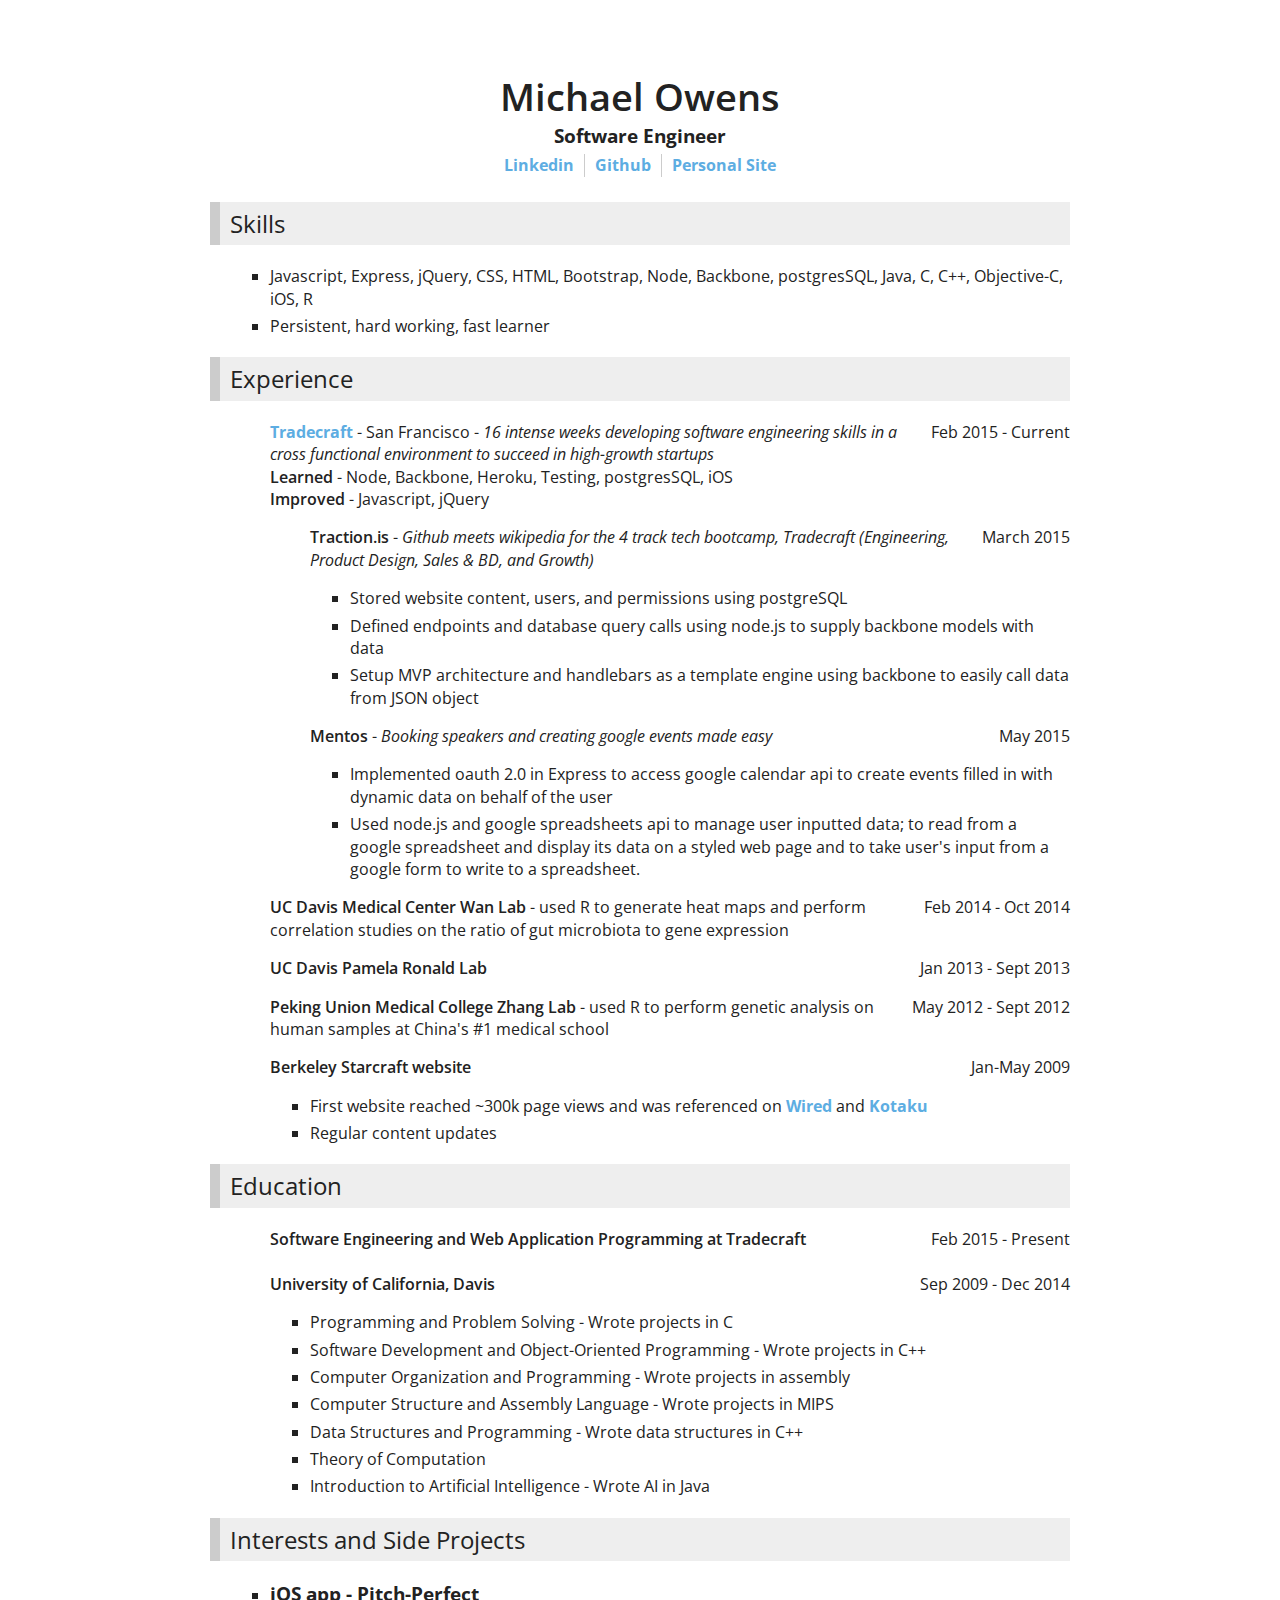
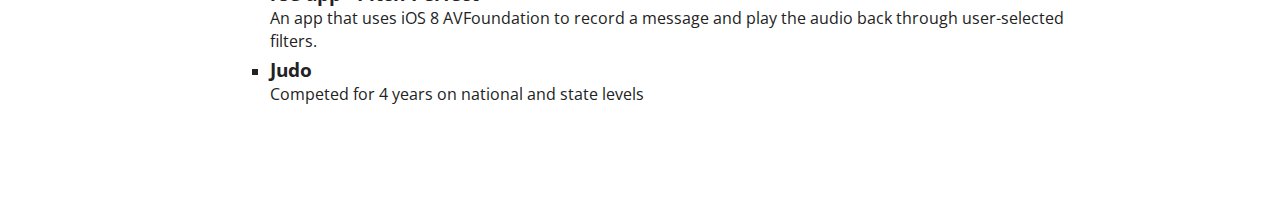
==== public/resume.html @ 29c09d04 "fixed objec typo" ====
<!DOCTYPE html>
<!--[if lt IE 7]>      <html class="no-js lt-ie9 lt-ie8 lt-ie7"> <![endif]-->
<!--[if IE 7]>         <html class="no-js lt-ie9 lt-ie8"> <![endif]-->
<!--[if IE 8]>         <html class="no-js lt-ie9"> <![endif]-->
<!--[if gt IE 8]><!--> <html class="no-js"> <!--<![endif]-->
    <head>
        <meta charset="utf-8">
        <meta http-equiv="X-UA-Compatible" content="IE=edge,chrome=1">
        <title>Michael Owens Resume</title>
        <meta name="description" content="">
        <meta name="viewport" content="width=device-width">
        <link href='http://fonts.googleapis.com/css?family=Open+Sans:400,300,600,700,800' rel='stylesheet' type='text/css'>
        <!-- Place favicon.ico and apple-touch-icon.png in the root directory -->

        <link rel="stylesheet" href="/css/normalize_resume.css">
        <link rel="stylesheet" href="/css/resume.css">
        <script src="js/vendor/modernizr-2.6.2.min.js"></script>
    </head>
    <body>
        <!--[if lt IE 7]>
            <p class="chromeframe">You are using an <strong>outdated</strong> browser. Please <a href="http://browsehappy.com/">upgrade your browser</a> or <a href="http://www.google.com/chromeframe/?redirect=true">activate Google Chrome Frame</a> to improve your experience.</p>
        <![endif]-->

        <!-- Add your site or application content here -->
        <div class="content">
            <header>
                <h1>Michael Owens</h1>
                <h3>Software Engineer</h3>
                <ul class="mini-links">
                    <li><a href="https://www.linkedin.com/in/1michaelowens" target="_blank">Linkedin</a></li><li>
                    <a href="https://github.com/MichaelArnoldOwens/" target="_blank">Github</a></li><li>
                    <a href="http://codingadream.com">Personal Site</a></li>
                </ul>
            </header>
            <section>
<!-- #summary -->
                <!-- <h2>Summary</h2>
                <p>
                    <dd>Curious developer seeking hard, enlightening challenges in a quest to further understand the dynamics and people of our world.</dd>
                </p> -->
                
<!-- #skills -->
                <h2>Skills</h2>
                    <div class="indent">
                        <ul>
                            <li>
                                Javascript, Express, jQuery, CSS, HTML, Bootstrap, Node, Backbone, postgresSQL, Java, C, C++, Objective-C, iOS, R
                            </li>
                            <li>Persistent, hard working, fast learner</li>
                        </ul>
                    </div>

<!--Projects-->
               <!--  <h2>Projects</h2>
                <div class="indent">
                    <ul>
                            
                            <span class="date">March 2015</span>
                            <b>Traction.is</b> - <i>Github meets wikipedia for the 4 track tech bootcamp, Tradecraft (Engineering, Product Design, Sales & BD, and Growth)</i>
                            <ul>
                                <li>
                                    Used postgresSQL to write the database which will store, not only different levels of website content, but also users and permissions.
                                </li>
                                <li>
                                    Used node.js to write the endpoints and make database query calls to the database to supply backbone models with data.
                                </li>
                                <li>
                                    Used backbone to setup MVC architecture and handlebars as a template engine to easily call data from JSON object.
                                </li>
                            </ul>
                            
                        
                            <span class="date">May 2015</span>
                            <b>Mentos</b> - <i>Booking speakers and creating google events made easy</i>
                            <ul>
                                <li>Implemented oauth 2.0 in Express to access google calendar api to create events filled in with dynamic data on behalf of the user</li>
                                <li>Used node.js and google spreadsheets api to manage user inputted data; to read from a google spreadsheet and display its data on a styled web page and to take user's input from a google form to write to a spreadsheet.</li>
                            </ul>
                        
                        
                            <span class="date">Jan-May 2009</span>
                            <b>Berkeley Starcraft website</b>
                            <ul>
                                <li>First website reached ~300k page views and was referenced on <a href="http://www.wired.com/2009/01/uc-berkeley-int/" target="_blank">Wired</a> and <a href="http://kotaku.com/5141355/competitive-starcraft-gets-uc-berkeley-class" target="_blank">Kotaku</a></li>
                                <li>Regular content updates</li>
                            </ul>
                        </li>
                    </ul>
                </div> -->

             


                <h2>Experience</h2>
                <div class="indent">
                    <p class="indent">
                        <ul>
                        <span class="date">Feb 2015 - Current</span>
                        <b><a href="http://tradecrafted.com">Tradecraft</a></b> - San Francisco - <i>16 intense weeks developing software engineering skills in a cross functional environment to succeed in high-growth startups</i><br>
                    
                        <b>Learned</b> - Node, Backbone, Heroku, Testing, postgresSQL, iOS<br>
                        <b>Improved</b> - Javascript, jQuery<br>
                        <ul>
                            <span class="date">March 2015</span>
                            <b>Traction.is</b> - <i>Github meets wikipedia for the 4 track tech bootcamp, Tradecraft (Engineering, Product Design, Sales & BD, and Growth)</i>
                            <ul>
                                <li>
                                    Stored website content, users, and permissions using postgreSQL
                                </li>
                                <li>
                                    Defined endpoints and database query calls using node.js to supply backbone models with data
                                </li>
                                <li>
                                    Setup MVP architecture and handlebars as a template engine using backbone to easily call data from JSON object
                                </li>
                            </ul>
                            
                            <span class="date">May 2015</span>
                            <b>Mentos</b> - <i>Booking speakers and creating google events made easy</i>
                            <ul>
                                <li>Implemented oauth 2.0 in Express to access google calendar api to create events filled in with dynamic data on behalf of the user</li>
                                <li>Used node.js and google spreadsheets api to manage user inputted data; to read from a google spreadsheet and display its data on a styled web page and to take user's input from a google form to write to a spreadsheet.</li>
                            </ul>
                        </li>
                        </ul>
                    </p>
                    <p>
                        <span class="date">Feb 2014 - Oct 2014</span>
                            <b>UC Davis Medical Center Wan Lab</b> - used R to generate heat maps and perform correlation studies on the ratio  of gut microbiota to gene expression</li><br>
                    </p>
                    <p>
                        <span class="date">Jan 2013 - Sept 2013</span>
                            <b>UC Davis Pamela Ronald Lab</b></li><br>
                    </p>

                    <span class="date">May 2012 - Sept 2012</span>
                                    <b>Peking Union Medical College Zhang Lab</b> - used R to perform genetic analysis on human samples at China's #1 medical school</li>

                    <p>
                    <span class="date">Jan-May 2009</span>
                            <b>Berkeley Starcraft website</b>
                            <ul>
                                <li>First website reached ~300k page views and was referenced on <a href="http://www.wired.com/2009/01/uc-berkeley-int/" target="_blank">Wired</a> and <a href="http://kotaku.com/5141355/competitive-starcraft-gets-uc-berkeley-class" target="_blank">Kotaku</a></li>
                                <li>Regular content updates</li>
                            </ul>
                    </p>

                </div>

<!-- #education -->
                <h2>Education</h2>
                <div class="indent">
                    <ul>
                            <span class="date">Feb 2015 - Present</span>
                            <b>Software Engineering and Web Application Programming at Tradecraft</b><br><br>

                             <span class="date">Sep 2009 - Dec 2014</span>
                            <b>University of California, Davis</b>
                            <ul>
                                <li>Programming and Problem Solving - Wrote projects in C</li>
                                <li>Software Development and Object-Oriented Programming - Wrote projects in C++</li>
                                <li>Computer Organization and Programming - Wrote projects in assembly</li>
                                <li>Computer Structure and Assembly Language - Wrote projects in MIPS</li>
                                <li>Data Structures and Programming - Wrote data structures in C++</li>
                                <li>Theory of Computation</li>
                                <li>Introduction to Artificial Intelligence - Wrote AI in Java</li>
                            </ul>
                        </li>
                    </ul>

<!--                         <h3>Internships</h3>
                            <ul>
                                <li><span class="date">Feb 2014 - Oct 2014</span>
                                    <b>UC Davis Medical Center Wan Lab</b> - used R to generate heat maps and perform correlation studies on the ratio  of gut microbiota to gene expression</li>
                                <li><span class="date">Jan 2013 - Sept 2013</span>
                                    <b>UC Davis Pamela Ronald Lab</b></li>
                                <li><span class="date">May 2012 - Sept 2012</span>
                                    <b>Peking Union Medical College Zhang Lab</b> - used R to perform genetic analysis on human samples at China's #1 medical school</li>
                            </ul> -->
                </div>
                

                <h2>Interests and Side Projects</h2>
                <div class="indent">
                    <ul>
                        <li>
                            <h3>iOS app - Pitch-Perfect</h3>
                            An app that uses iOS 8 AVFoundation to record a message and play the audio back through user-selected filters.
                        </li>
                        <li>
                            <h3>Judo</h3>Competed for 4 years on national and state levels
                        </li>
                    </ul>
                    <!-- <ul>
                        <h3>Current</h3>
                        <li>
                            Learning <a href="https://www.railstutorial.org/book" target="_blank">rails</a>
                        </li>
                        <li>
                            Hearthstone, League of Legends
                        </li>
                        <li>
                            Science fiction novels - Currently reading <u>The Martian</u>
                        </li>
                        <h3>Past</h3>
                        <li>
                            First website reached ~300k page views and was referenced on <a href="http://www.wired.com/2009/01/uc-berkeley-int/" target="_blank">Wired</a> and <a href="http://kotaku.com/5141355/competitive-starcraft-gets-uc-berkeley-class" target="_blank">Kotaku</a>
                        </li>
                        <li>
                            Judo - 4 years in competition - 1st Place San Jose Buddhist Judo Tournament 2014
                        </li>
                        
                    </ul> -->
                </div>
            </section>
        </div>
        
        

        <script src="//ajax.googleapis.com/ajax/libs/jquery/1.9.0/jquery.min.js"></script>
        <script>window.jQuery || document.write('<script src="js/vendor/jquery-1.9.1.min.js"><\/script>')</script>
        <script src="js/plugins.js"></script>
        <script src="js/main.js"></script>

    <!-- Google Analytics -->
    <script>
      (function(i,s,o,g,r,a,m){i['GoogleAnalyticsObject']=r;i[r]=i[r]||function(){
      (i[r].q=i[r].q||[]).push(arguments)},i[r].l=1*new Date();a=s.createElement(o),
      m=s.getElementsByTagName(o)[0];a.async=1;a.src=g;m.parentNode.insertBefore(a,m)
      })(window,document,'script','//www.google-analytics.com/analytics.js','ga');

      ga('create', 'UA-62171712-1', 'auto');
      ga('send', 'pageview');
    </script>

    </body>
</html>
---- css/resume.css ----
/*
 * HTML5 Boilerplate
 *
 * What follows is the result of much research on cross-browser styling.
 * Credit left inline and big thanks to Nicolas Gallagher, Jonathan Neal,
 * Kroc Camen, and the H5BP dev community and team.
 */

/* ==========================================================================
   Base styles: opinionated defaults
   ========================================================================== */

html,
button,
input,
select,
textarea {
    color: #222;
}

body {
    font-size: 1em;
    line-height: 1.4;
    font-family: 'Open Sans', sans-serif;
}

/*
 * Remove text-shadow in selection highlight: h5bp.com/i
 * These selection declarations have to be separate.
 * Customize the background color to match your design.
 */

::-moz-selection {
    background: #b3d4fc;
    text-shadow: none;
}

::selection {
    background: #b3d4fc;
    text-shadow: none;
}

/*
 * A better looking default horizontal rule
 */

hr {
    display: block;
    height: 1px;
    border: 0;
    border-top: 1px solid #ccc;
    margin: 1em 0;
    padding: 0;
}

/*
 * Remove the gap between images and the bottom of their containers: h5bp.com/i/440
 */

img {
    vertical-align: middle;
}

/*
 * Remove default fieldset styles.
 */

fieldset {
    border: 0;
    margin: 0;
    padding: 0;
}

/*
 * Allow only vertical resizing of textareas.
 */

textarea {
    resize: vertical;
}

/* ==========================================================================
   Chrome Frame prompt
   ========================================================================== */

.chromeframe {
    margin: 0.2em 0;
    background: #ccc;
    color: #000;
    padding: 0.2em 0;
}

/* ==========================================================================
   Author's custom styles
   ========================================================================== */

b {
    font-weight: 600;
}
.content {
    width: 860px;
    margin: 0 auto;
    background: white;
    padding: 70px 100px 90px 100px;


}
header {
    text-align: center;
}
header .mini-links {
    margin: 0px;
    padding: 0px;
}
header .mini-links li {
    display: inline-block;
    border-right: 1px solid #ccc;
}
header .mini-links li:last-child {
    border-right: none;
}
a {
    text-decoration: none;
    font-weight: bold;
    color: #5dade2;
}
header .mini-links a {
    padding: 0px 10px;
}
.content h1 {
    font-weight: 600;
    font-size: 38px;
    margin: 0;
}
.content h3 {
    margin: 0;
}
.content h4 {
    text-align: right;
    margin: 3px 0;
    font-weight: 400;
}
.content h2 {
    background: #eee;
    padding: 5px 10px ;
    border-left: 10px solid #ccc;
    font-weight: 400;
}
.content ul {
    list-style-type: square;
}
.content li {
    margin: 5px 0px;
}

.content .indent {
    padding-left: 20px;
}

.content .date {
    float: right;
}











/* ==========================================================================
   Helper classes
   ========================================================================== */

/*
 * Image replacement
 */

.ir {
    background-color: transparent;
    border: 0;
    overflow: hidden;
    /* IE 6/7 fallback */
    *text-indent: -9999px;
}

.ir:before {
    content: "";
    display: block;
    width: 0;
    height: 150%;
}

/*
 * Hide from both screenreaders and browsers: h5bp.com/u
 */

.hidden {
    display: none !important;
    visibility: hidden;
}

/*
 * Hide only visually, but have it available for screenreaders: h5bp.com/v
 */

.visuallyhidden {
    border: 0;
    clip: rect(0 0 0 0);
    height: 1px;
    margin: -1px;
    overflow: hidden;
    padding: 0;
    position: absolute;
    width: 1px;
}

/*
 * Extends the .visuallyhidden class to allow the element to be focusable
 * when navigated to via the keyboard: h5bp.com/p
 */

.visuallyhidden.focusable:active,
.visuallyhidden.focusable:focus {
    clip: auto;
    height: auto;
    margin: 0;
    overflow: visible;
    position: static;
    width: auto;
}

/*
 * Hide visually and from screenreaders, but maintain layout
 */

.invisible {
    visibility: hidden;
}

/*
 * Clearfix: contain floats
 *
 * For modern browsers
 * 1. The space content is one way to avoid an Opera bug when the
 *    `contenteditable` attribute is included anywhere else in the document.
 *    Otherwise it causes space to appear at the top and bottom of elements
 *    that receive the `clearfix` class.
 * 2. The use of `table` rather than `block` is only necessary if using
 *    `:before` to contain the top-margins of child elements.
 */

.clearfix:before,
.clearfix:after {
    content: " "; /* 1 */
    display: table; /* 2 */
}

.clearfix:after {
    clear: both;
}

/*
 * For IE 6/7 only
 * Include this rule to trigger hasLayout and contain floats.
 */

.clearfix {
    *zoom: 1;
}

/* ==========================================================================
   EXAMPLE Media Queries for Responsive Design.
   Theses examples override the primary ('mobile first') styles.
   Modify as content requires.
   ========================================================================== */

@media only screen and (min-width: 35em) {
    /* Style adjustments for viewports that meet the condition */
}

@media print,
       (-o-min-device-pixel-ratio: 5/4),
       (-webkit-min-device-pixel-ratio: 1.25),
       (min-resolution: 120dpi) {
    /* Style adjustments for high resolution devices */
}

/* ==========================================================================
   Print styles.
   Inlined to avoid required HTTP connection: h5bp.com/r
   ========================================================================== */


@media print {
    * {
        background: transparent !important;
        color: #000 !important; /* Black prints faster: h5bp.com/s */
        box-shadow: none !important;
        text-shadow: none !important;
    }

    a,
    a:visited {
        text-decoration: underline;
    }

    a[href]:after {
        content: " (" attr(href) ")";
    }

    abbr[title]:after {
        content: " (" attr(title) ")";
    }

    /*
     * Don't show links for images, or javascript/internal links
     */
    .content h2 {
        border: 0px;
    }
    .content {
        padding-top: 0px;
        padding-bottom: 0px;
    }
    .ir a:after,
    a[href^="javascript:"]:after,
    a[href^="#"]:after {
        content: "";
    }

    pre,
    blockquote {
        border: 1px solid #999;
        page-break-inside: avoid;
    }

    thead {
        display: table-header-group; /* h5bp.com/t */
    }

    tr,
    img {
        page-break-inside: avoid;
    }

    img {
        max-width: 100% !important;
    }

    @page {
        margin: 0.5cm;
    }

    p,
    h2,
    h3 {
        orphans: 3;
        widows: 3;
    }

    h2,
    h3 {
        page-break-after: avoid;
    }
}
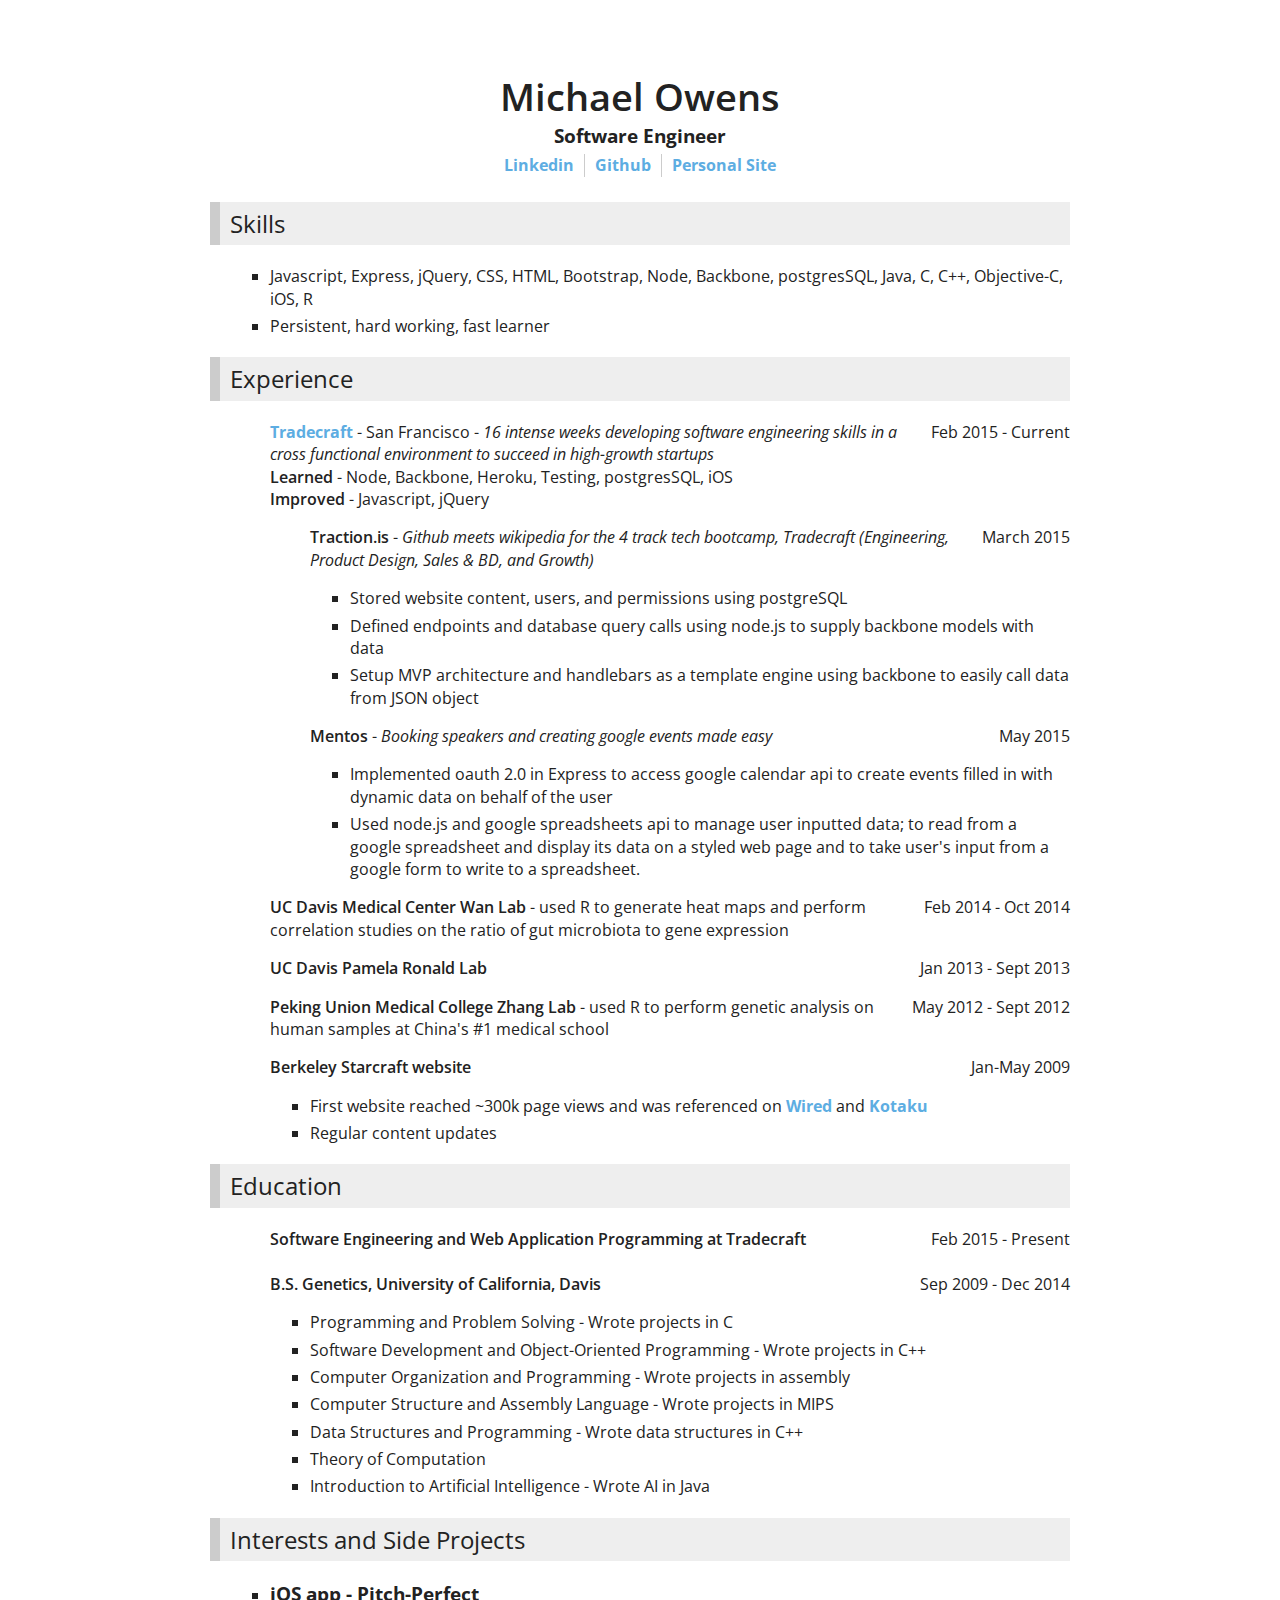
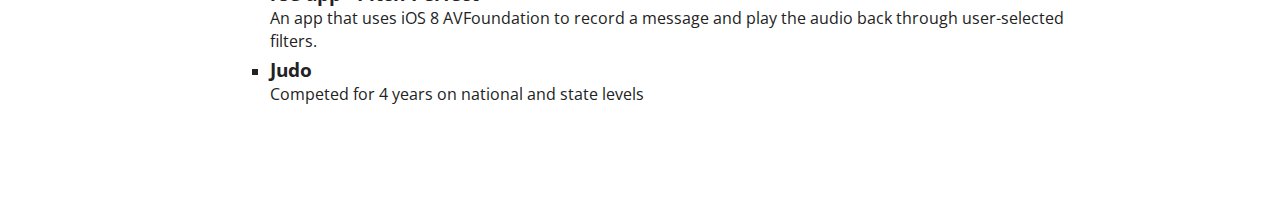
==== commit eb780774: "added Michael\ Owens\ resume.pdf and edited resume.html" ====
--- a/public/resume.html
+++ b/public/resume.html
@@ -156,7 +156,7 @@
                             <b>Software Engineering and Web Application Programming at Tradecraft</b><br><br>
 
                              <span class="date">Sep 2009 - Dec 2014</span>
-                            <b>University of California, Davis</b>
+                            <b>B.S. Genetics, University of California, Davis</b>
                             <ul>
                                 <li>Programming and Problem Solving - Wrote projects in C</li>
                                 <li>Software Development and Object-Oriented Programming - Wrote projects in C++</li>
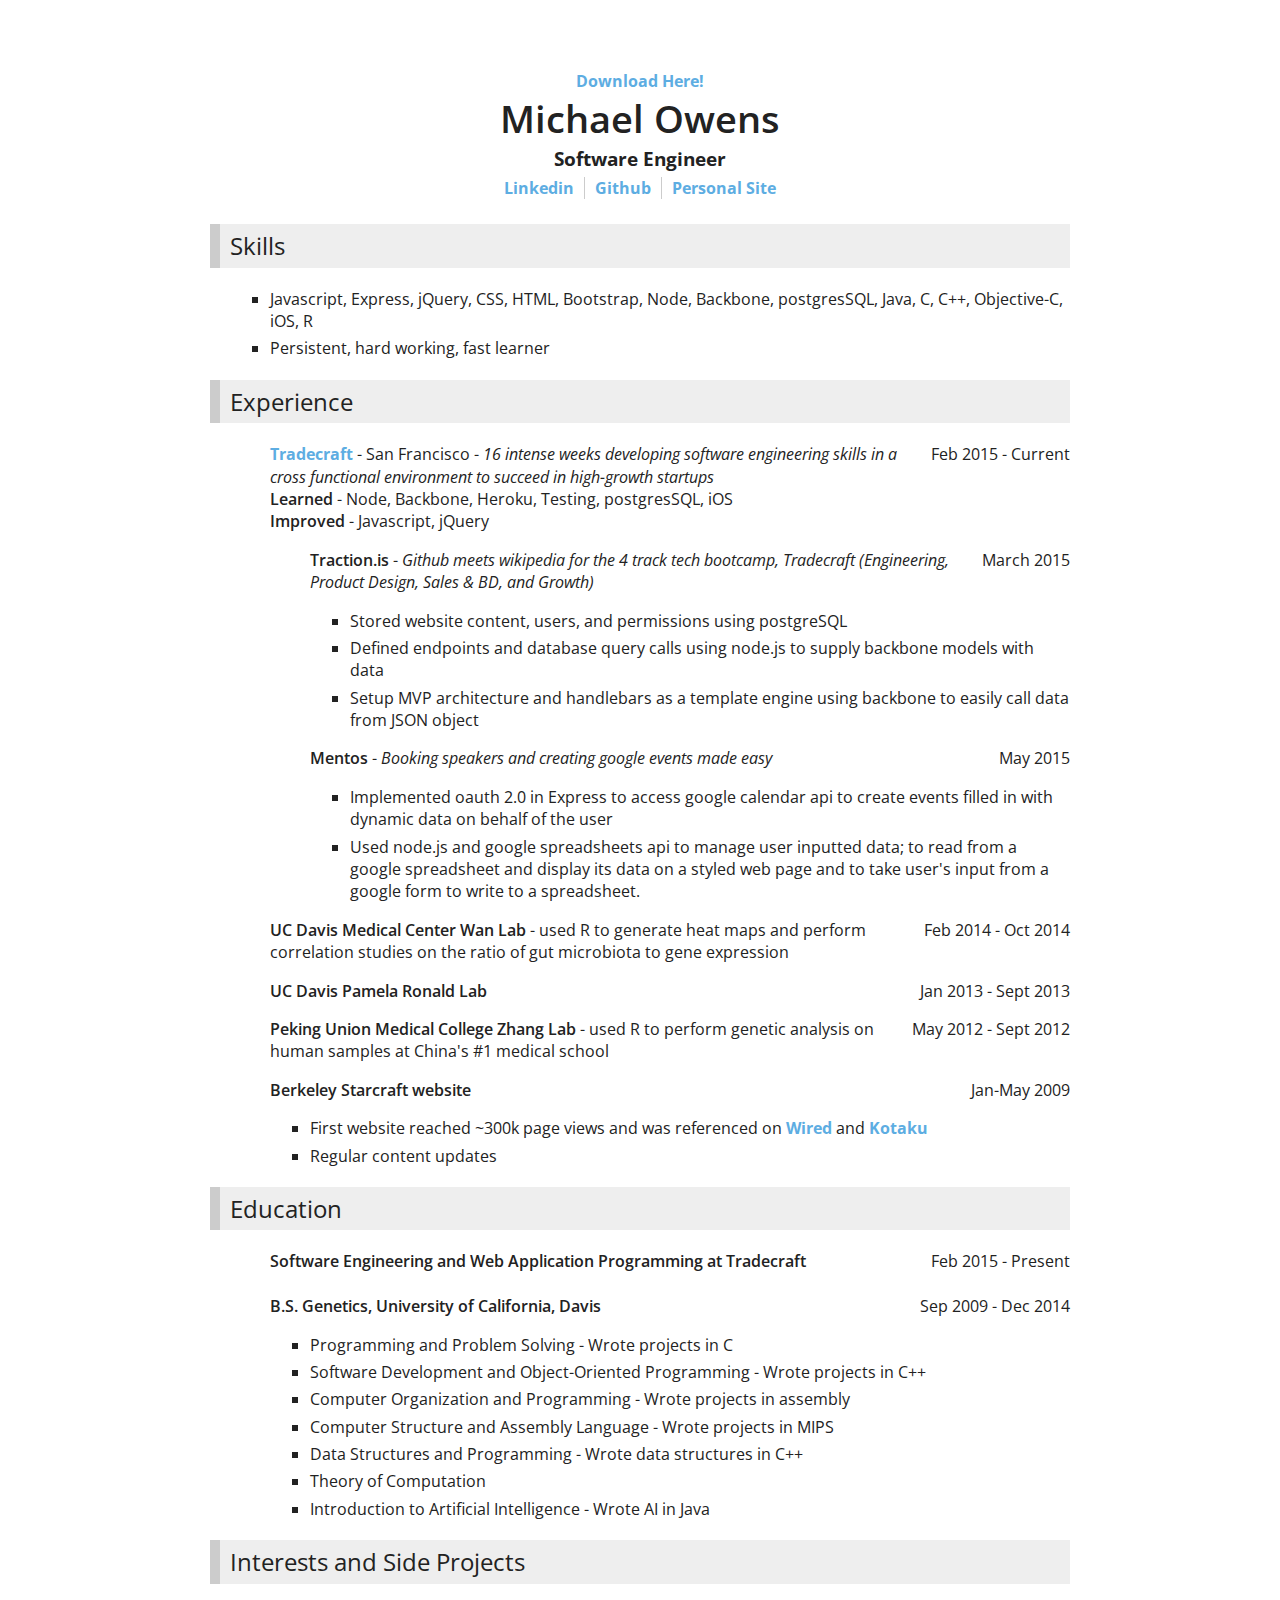
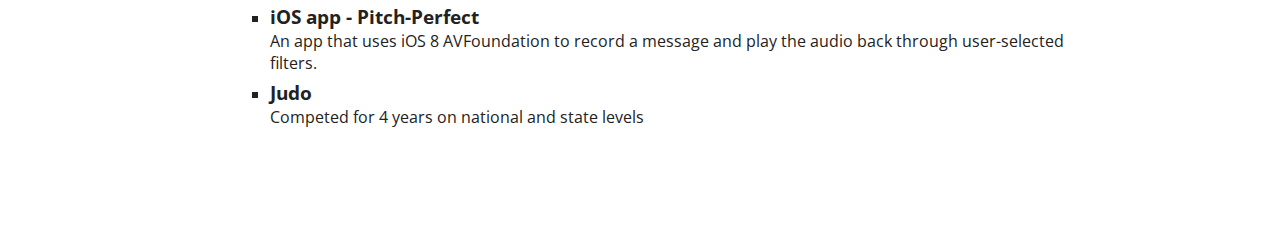
==== commit 4254b97e: "renamed resume and added download links to index and resume.html" ====
--- a/public/resume.html
+++ b/public/resume.html
@@ -25,6 +25,7 @@
         <!-- Add your site or application content here -->
         <div class="content">
             <header>
+            <a href="./MichaelOwensResume.pdf" target="_blank">Download Here!</a>
                 <h1>Michael Owens</h1>
                 <h3>Software Engineer</h3>
                 <ul class="mini-links">
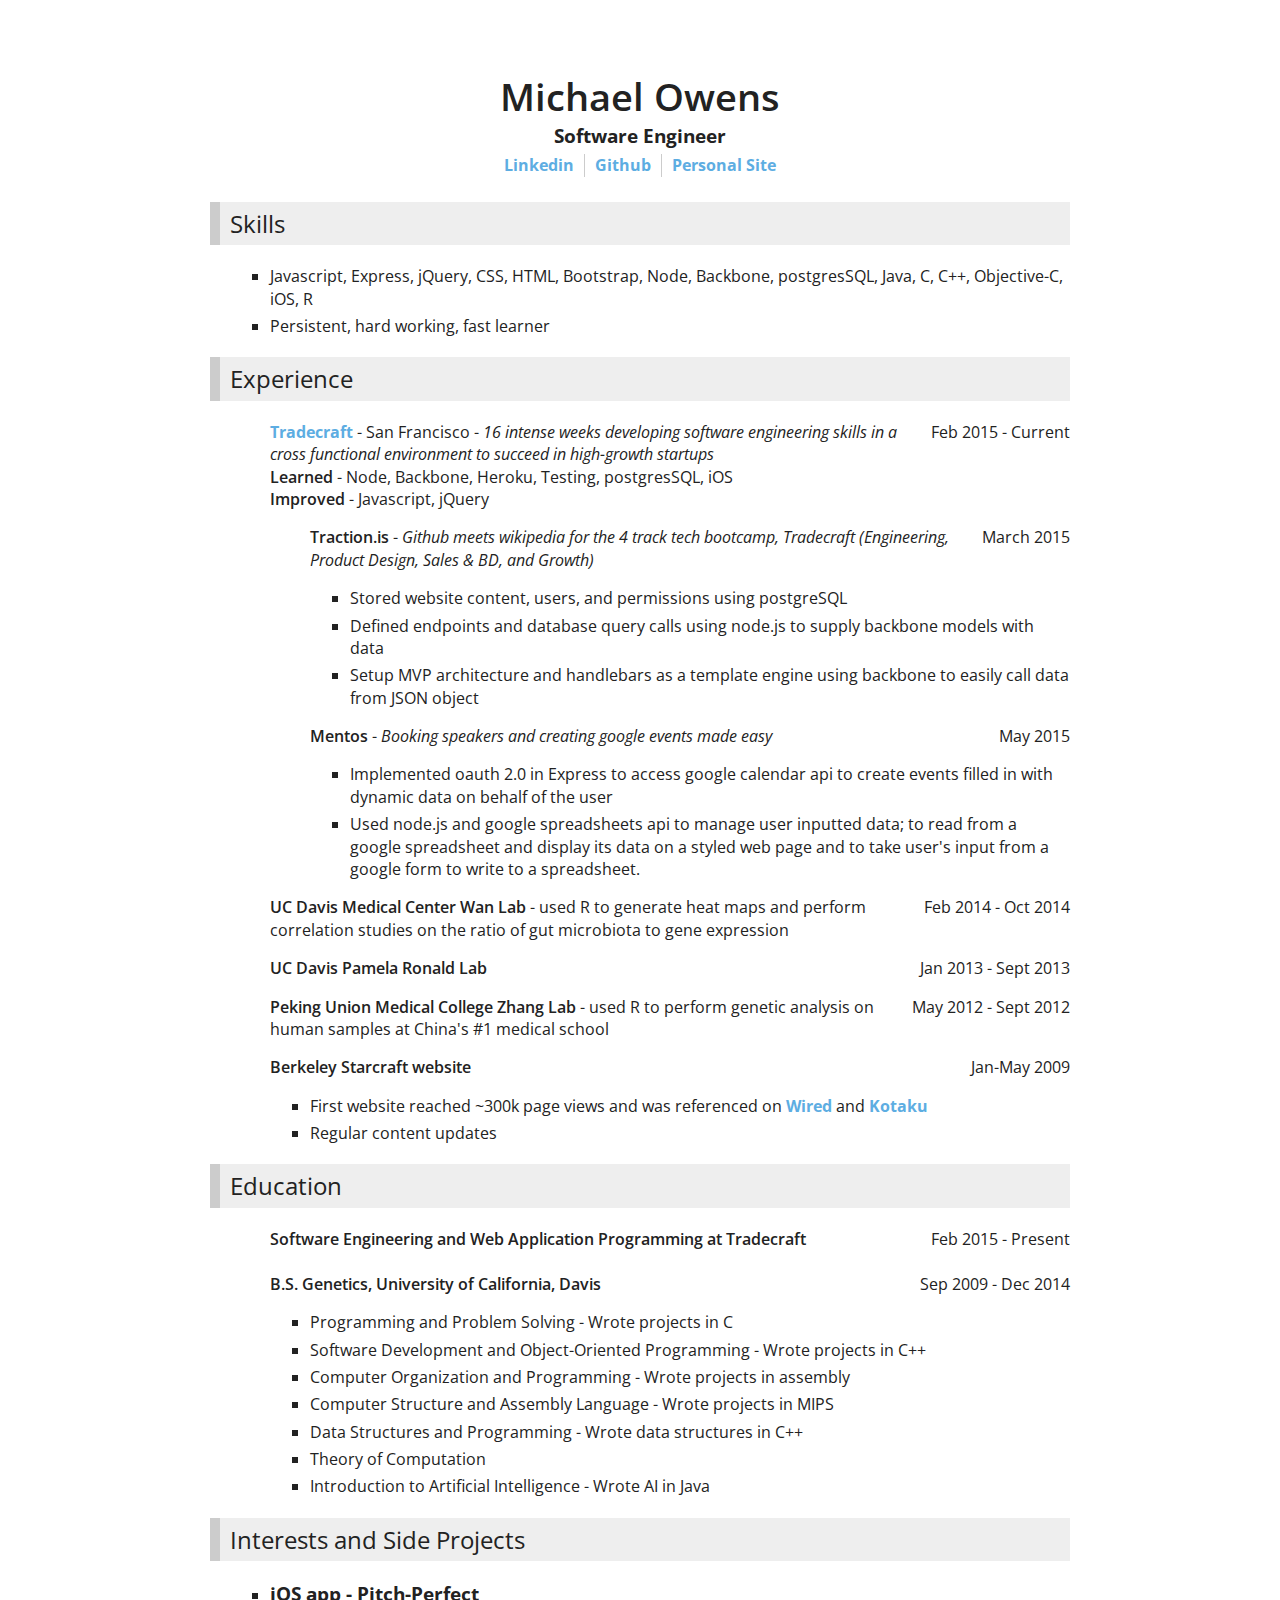
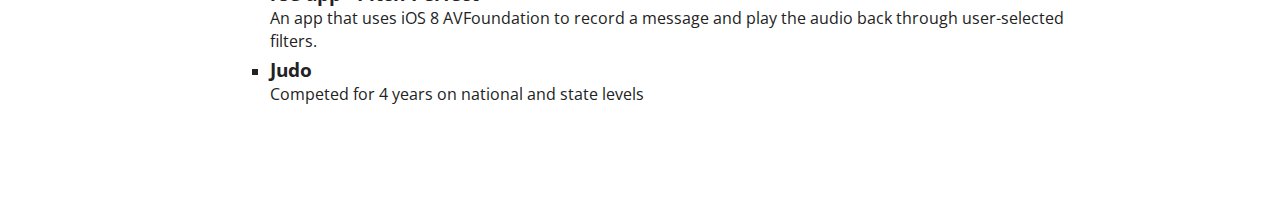
==== commit 4eead090: "removed broken download links" ====
--- a/public/resume.html
+++ b/public/resume.html
@@ -25,7 +25,7 @@
         <!-- Add your site or application content here -->
         <div class="content">
             <header>
-            <a href="./MichaelOwensResume.pdf" target="_blank">Download Here!</a>
+            <!-- <a href="./MichaelOwensResume.pdf" target="_blank">Download Here!</a> -->
                 <h1>Michael Owens</h1>
                 <h3>Software Engineer</h3>
                 <ul class="mini-links">
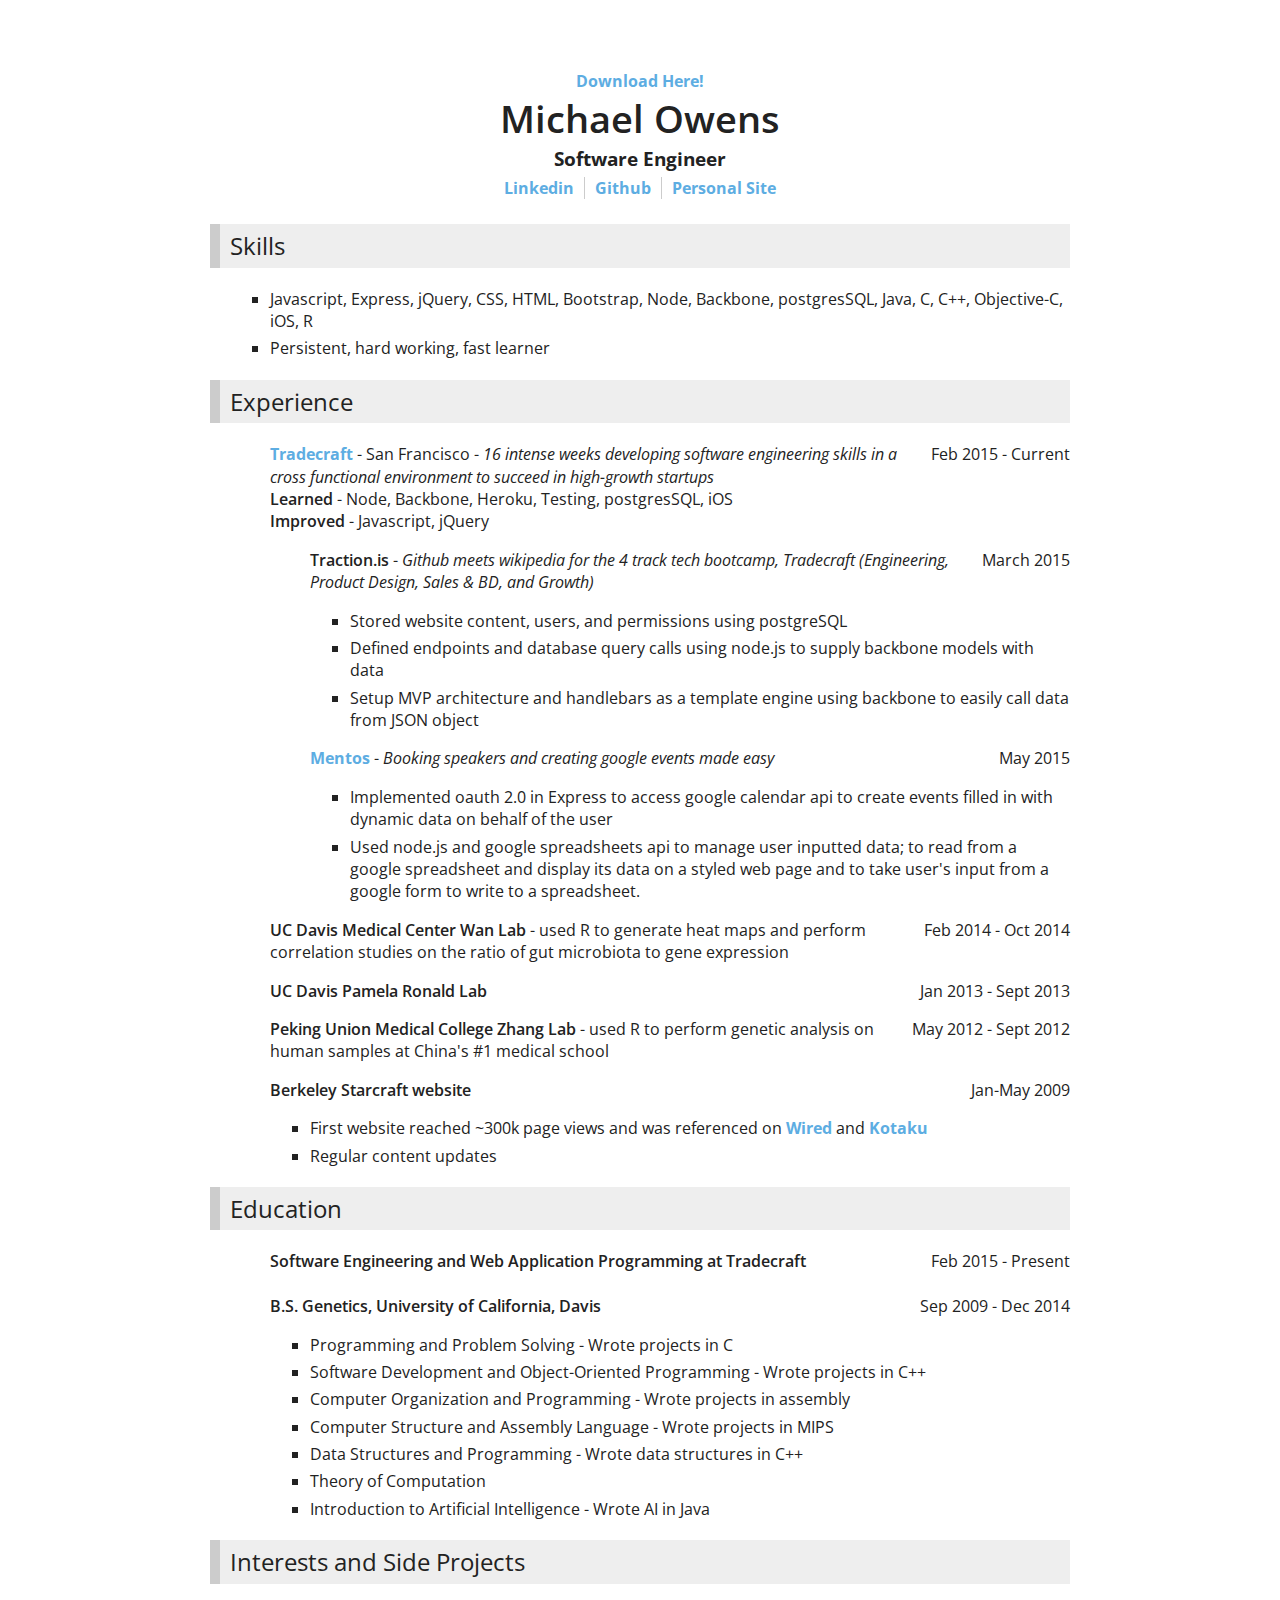
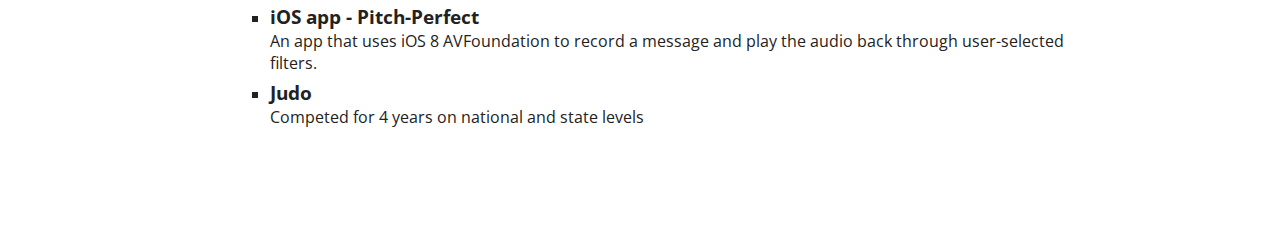
==== commit 68215c42: "added link to mentos" ====
--- a/public/resume.html
+++ b/public/resume.html
@@ -25,7 +25,7 @@
         <!-- Add your site or application content here -->
         <div class="content">
             <header>
-            <!-- <a href="./MichaelOwensResume.pdf" target="_blank">Download Here!</a> -->
+            <a href="img/MichaelOwensResume.pdf" target="_blank">Download Here!</a>
                 <h1>Michael Owens</h1>
                 <h3>Software Engineer</h3>
                 <ul class="mini-links">
@@ -118,7 +118,7 @@
                             </ul>
                             
                             <span class="date">May 2015</span>
-                            <b>Mentos</b> - <i>Booking speakers and creating google events made easy</i>
+                            <b><a href="http://tcmentors.herokuapp.com/mentors">Mentos</a></b> - <i>Booking speakers and creating google events made easy</i>
                             <ul>
                                 <li>Implemented oauth 2.0 in Express to access google calendar api to create events filled in with dynamic data on behalf of the user</li>
                                 <li>Used node.js and google spreadsheets api to manage user inputted data; to read from a google spreadsheet and display its data on a styled web page and to take user's input from a google form to write to a spreadsheet.</li>
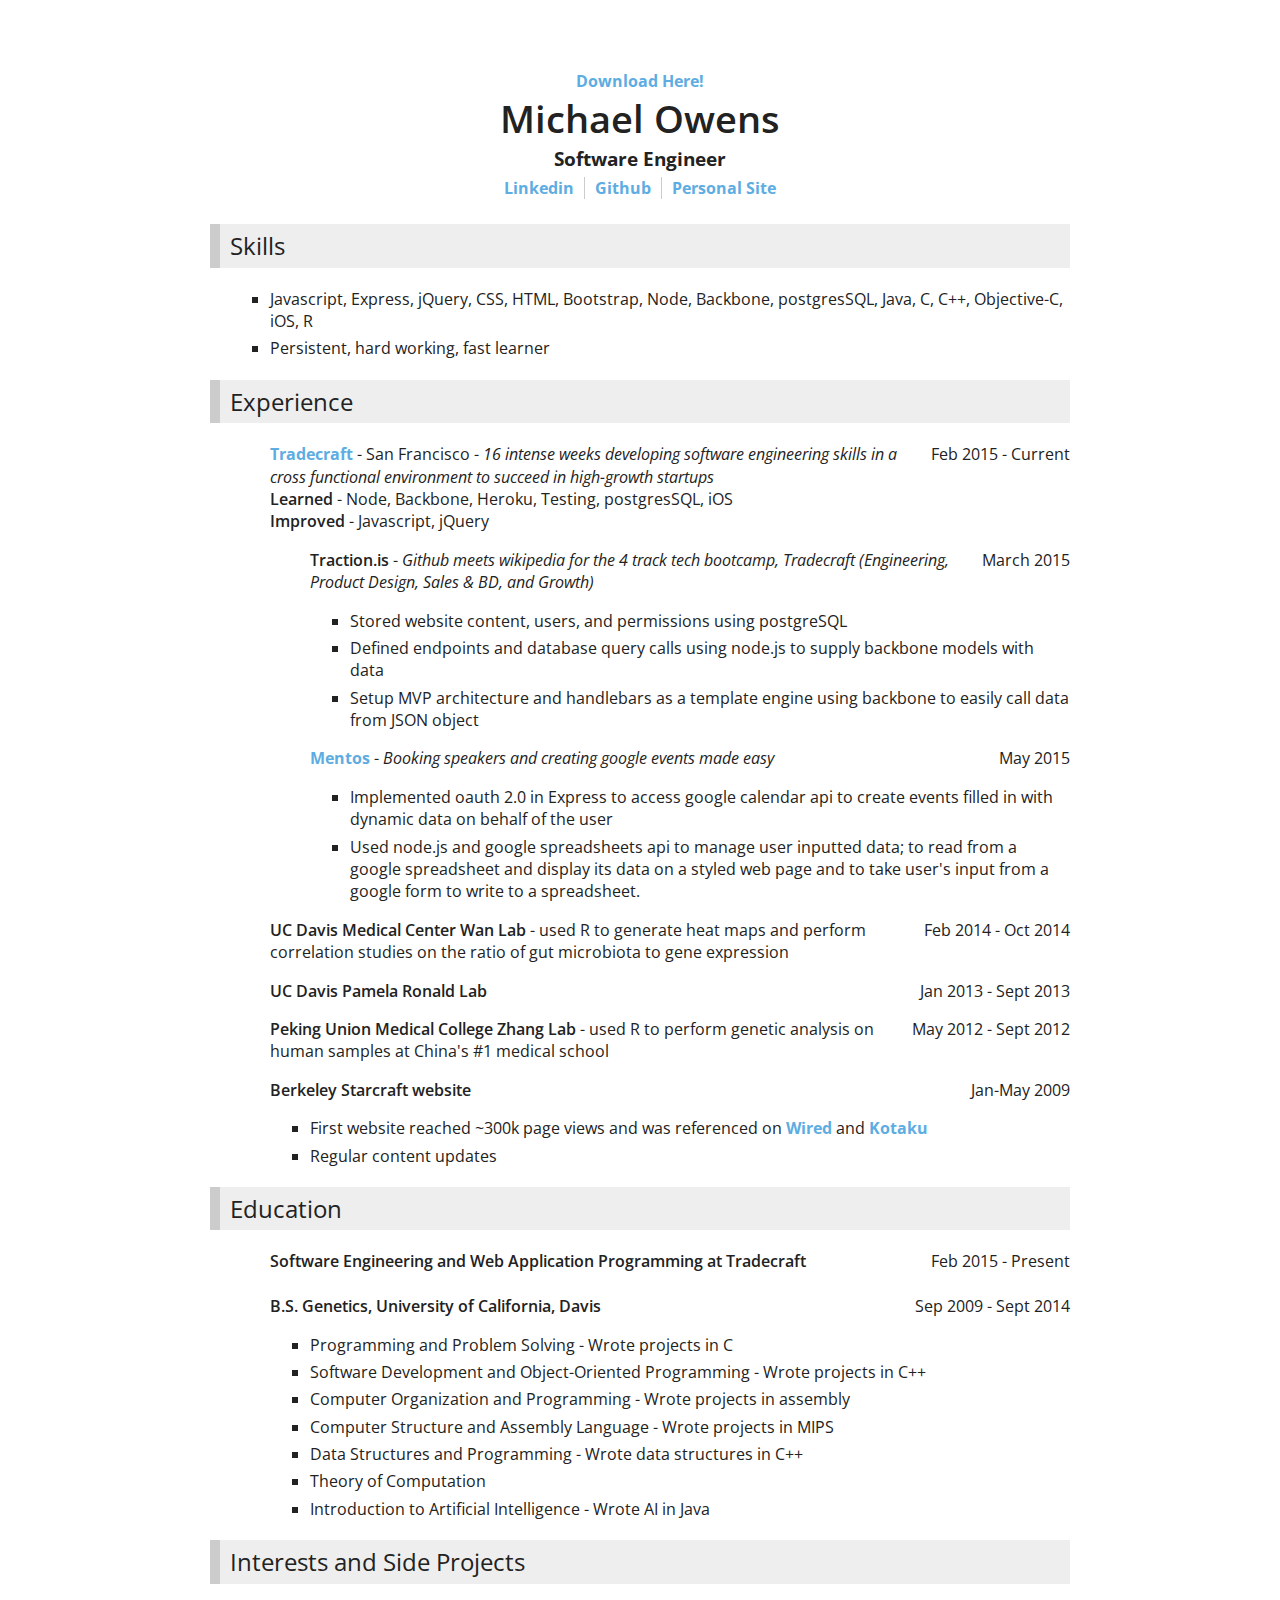
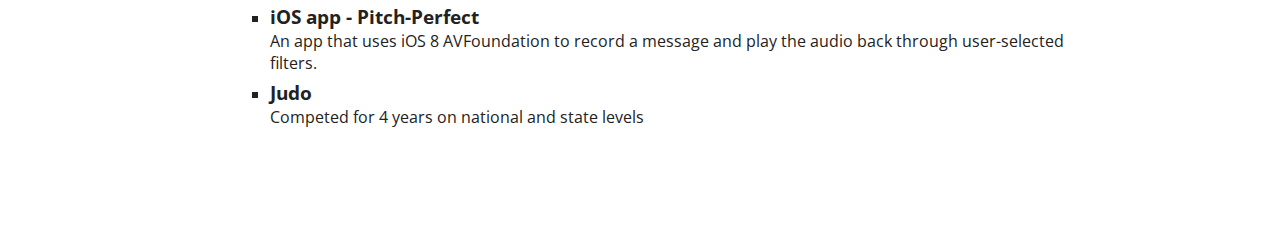
==== commit f2a1b56a: "fixed graduation date" ====
--- a/public/resume.html
+++ b/public/resume.html
@@ -156,7 +156,7 @@
                             <span class="date">Feb 2015 - Present</span>
                             <b>Software Engineering and Web Application Programming at Tradecraft</b><br><br>
 
-                             <span class="date">Sep 2009 - Dec 2014</span>
+                             <span class="date">Sep 2009 - Sept 2014</span>
                             <b>B.S. Genetics, University of California, Davis</b>
                             <ul>
                                 <li>Programming and Problem Solving - Wrote projects in C</li>
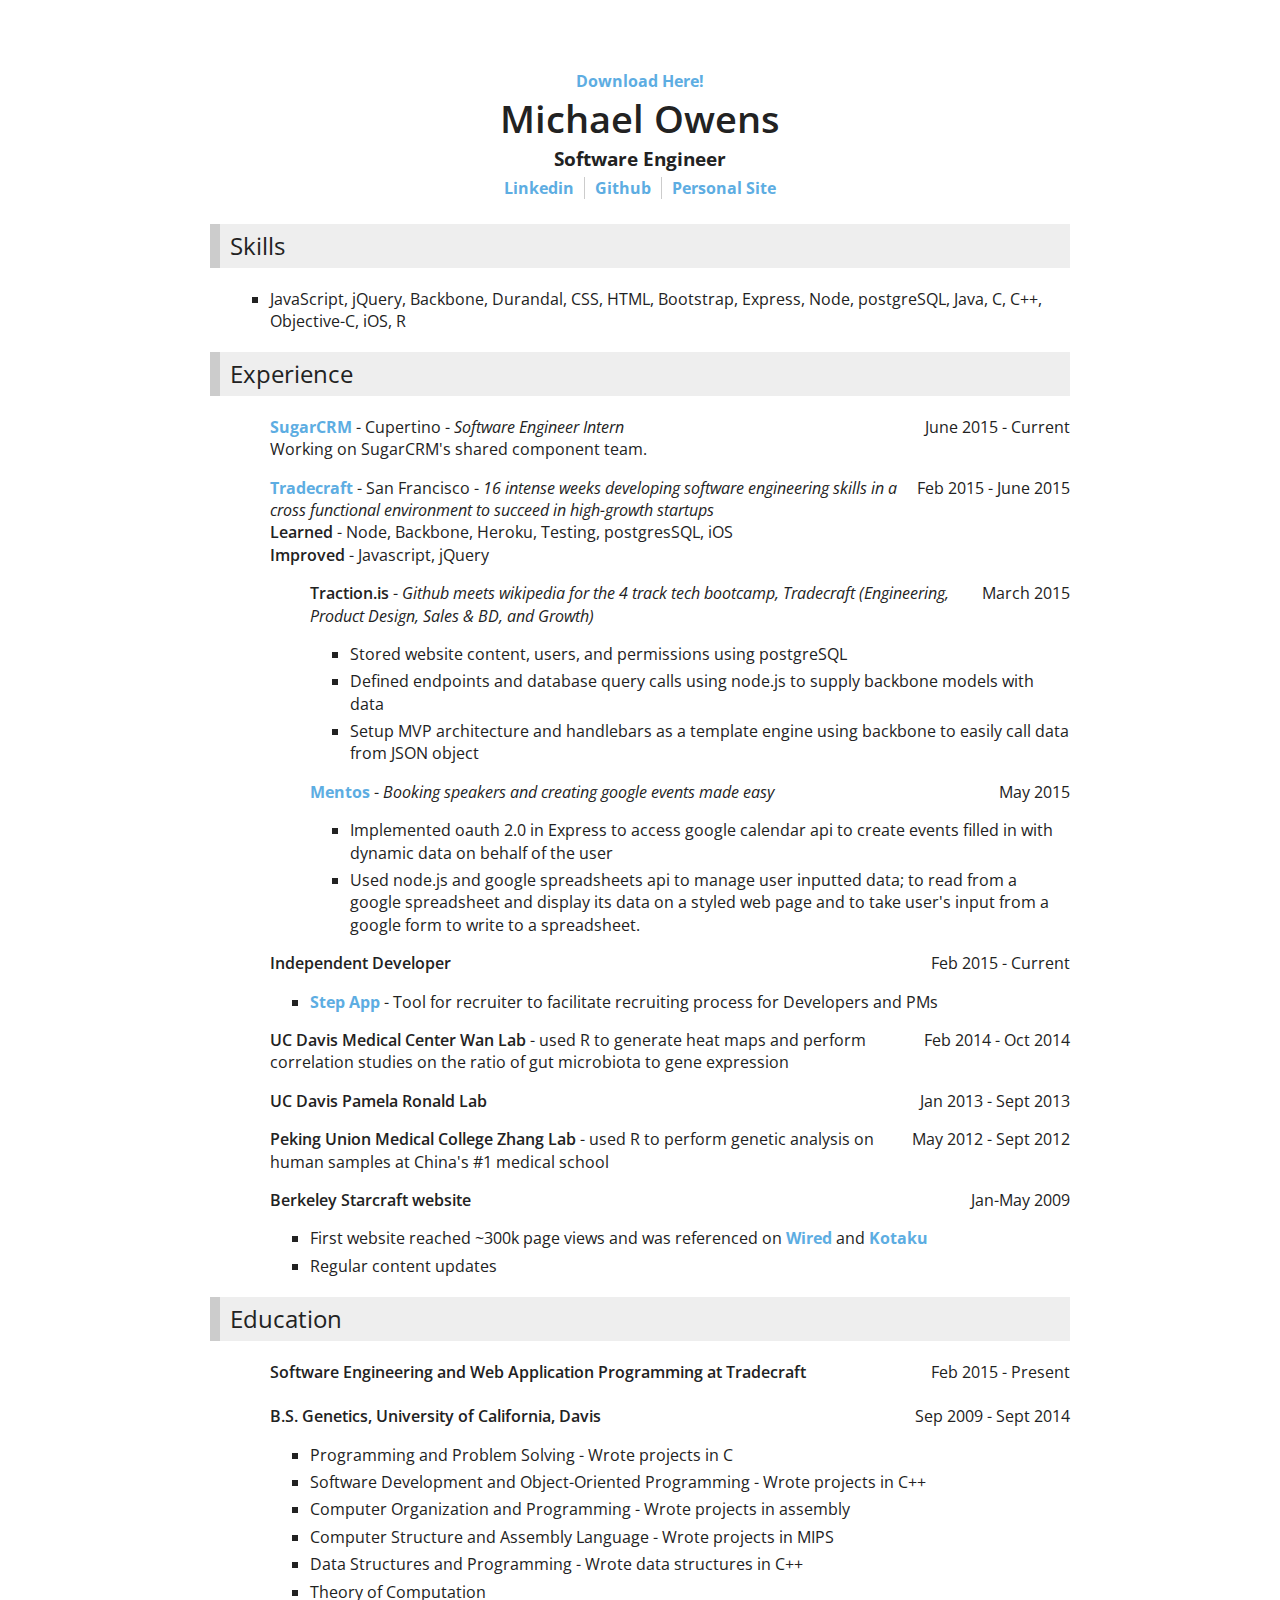
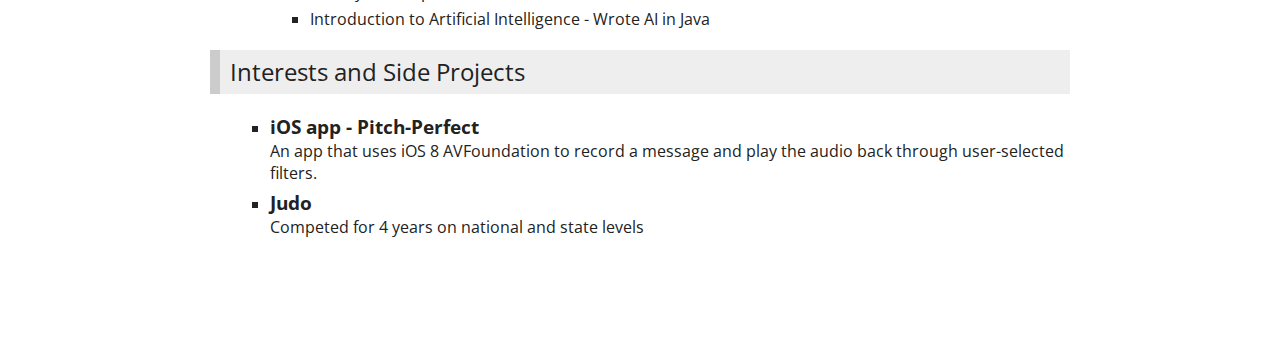
==== commit 5cd01df9: "updated experience, sugarcrm, step, skills" ====
--- a/public/resume.html
+++ b/public/resume.html
@@ -15,7 +15,6 @@
 
         <link rel="stylesheet" href="/css/normalize_resume.css">
         <link rel="stylesheet" href="/css/resume.css">
-        <script src="js/vendor/modernizr-2.6.2.min.js"></script>
     </head>
     <body>
         <!--[if lt IE 7]>
@@ -46,9 +45,8 @@
                     <div class="indent">
                         <ul>
                             <li>
-                                Javascript, Express, jQuery, CSS, HTML, Bootstrap, Node, Backbone, postgresSQL, Java, C, C++, Objective-C, iOS, R
+                                JavaScript, jQuery, Backbone, Durandal, CSS, HTML, Bootstrap, Express, Node, postgreSQL, Java, C, C++, Objective-C, iOS, R
                             </li>
-                            <li>Persistent, hard working, fast learner</li>
                         </ul>
                     </div>
 
@@ -97,7 +95,12 @@
                 <div class="indent">
                     <p class="indent">
                         <ul>
-                        <span class="date">Feb 2015 - Current</span>
+                            <p>
+                                <span class="date">June 2015 - Current</span>
+                                <b><a href="http://www.sugarcrm.com">SugarCRM</a></b> - Cupertino - <i>Software Engineer Intern</i><br>
+                                Working on SugarCRM's shared component team.
+                            </p>
+                        <span class="date">Feb 2015 - June 2015</span>
                         <b><a href="http://tradecrafted.com">Tradecraft</a></b> - San Francisco - <i>16 intense weeks developing software engineering skills in a cross functional environment to succeed in high-growth startups</i><br>
                     
                         <b>Learned</b> - Node, Backbone, Heroku, Testing, postgresSQL, iOS<br>
@@ -118,12 +121,21 @@
                             </ul>
                             
                             <span class="date">May 2015</span>
-                            <b><a href="http://tcmentors.herokuapp.com/mentors">Mentos</a></b> - <i>Booking speakers and creating google events made easy</i>
+                            <b><a href="http://tcmentors.herokuapp.com/">Mentos</a></b> - <i>Booking speakers and creating google events made easy</i>
                             <ul>
                                 <li>Implemented oauth 2.0 in Express to access google calendar api to create events filled in with dynamic data on behalf of the user</li>
                                 <li>Used node.js and google spreadsheets api to manage user inputted data; to read from a google spreadsheet and display its data on a styled web page and to take user's input from a google form to write to a spreadsheet.</li>
                             </ul>
                         </li>
+                        </ul>
+                    </p>
+                    <p>
+                        <span class="date">Feb 2015 - Current</span>
+                        <b>Independent Developer</b> <br>
+                        <ul>
+                            <li>
+                                <a href="http://http://match.step.com/" target="_blank">Step App</a> - Tool for recruiter to facilitate recruiting process for Developers and PMs
+                            </li>
                         </ul>
                     </p>
                     <p>
